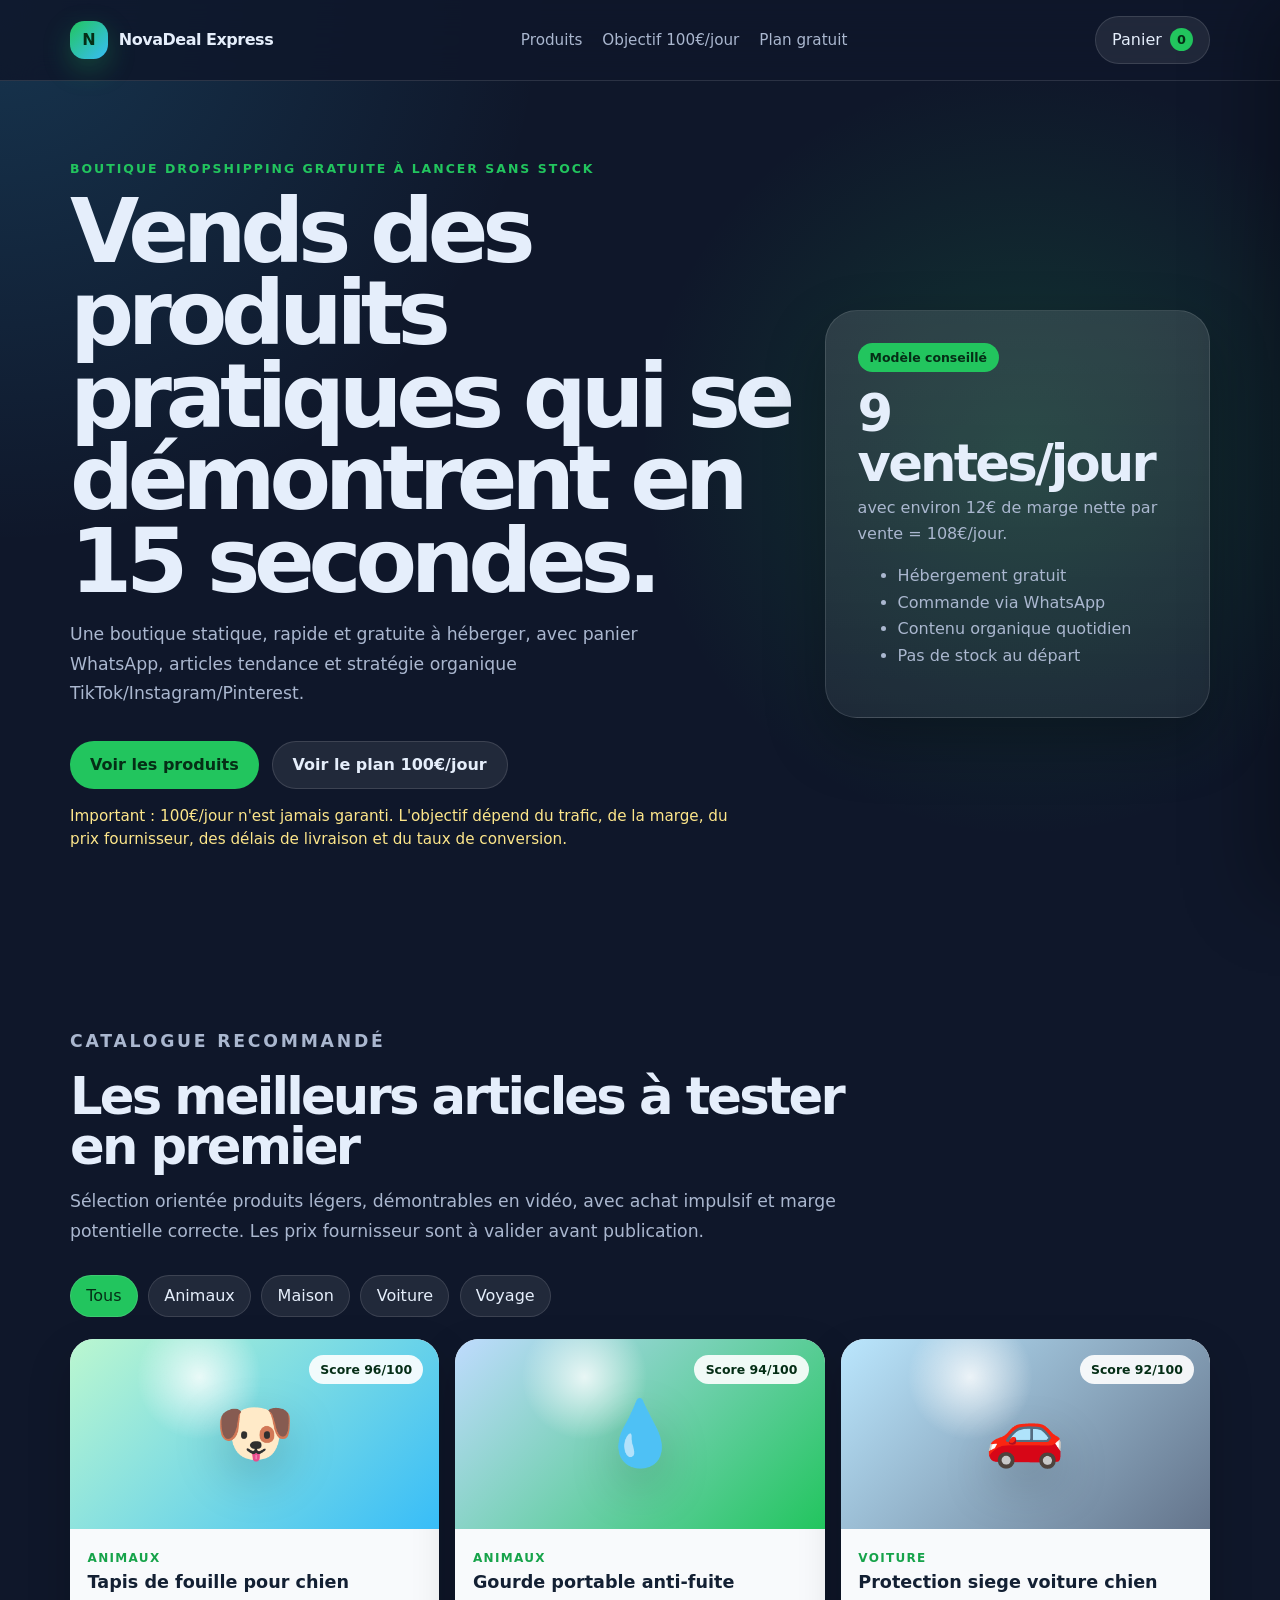
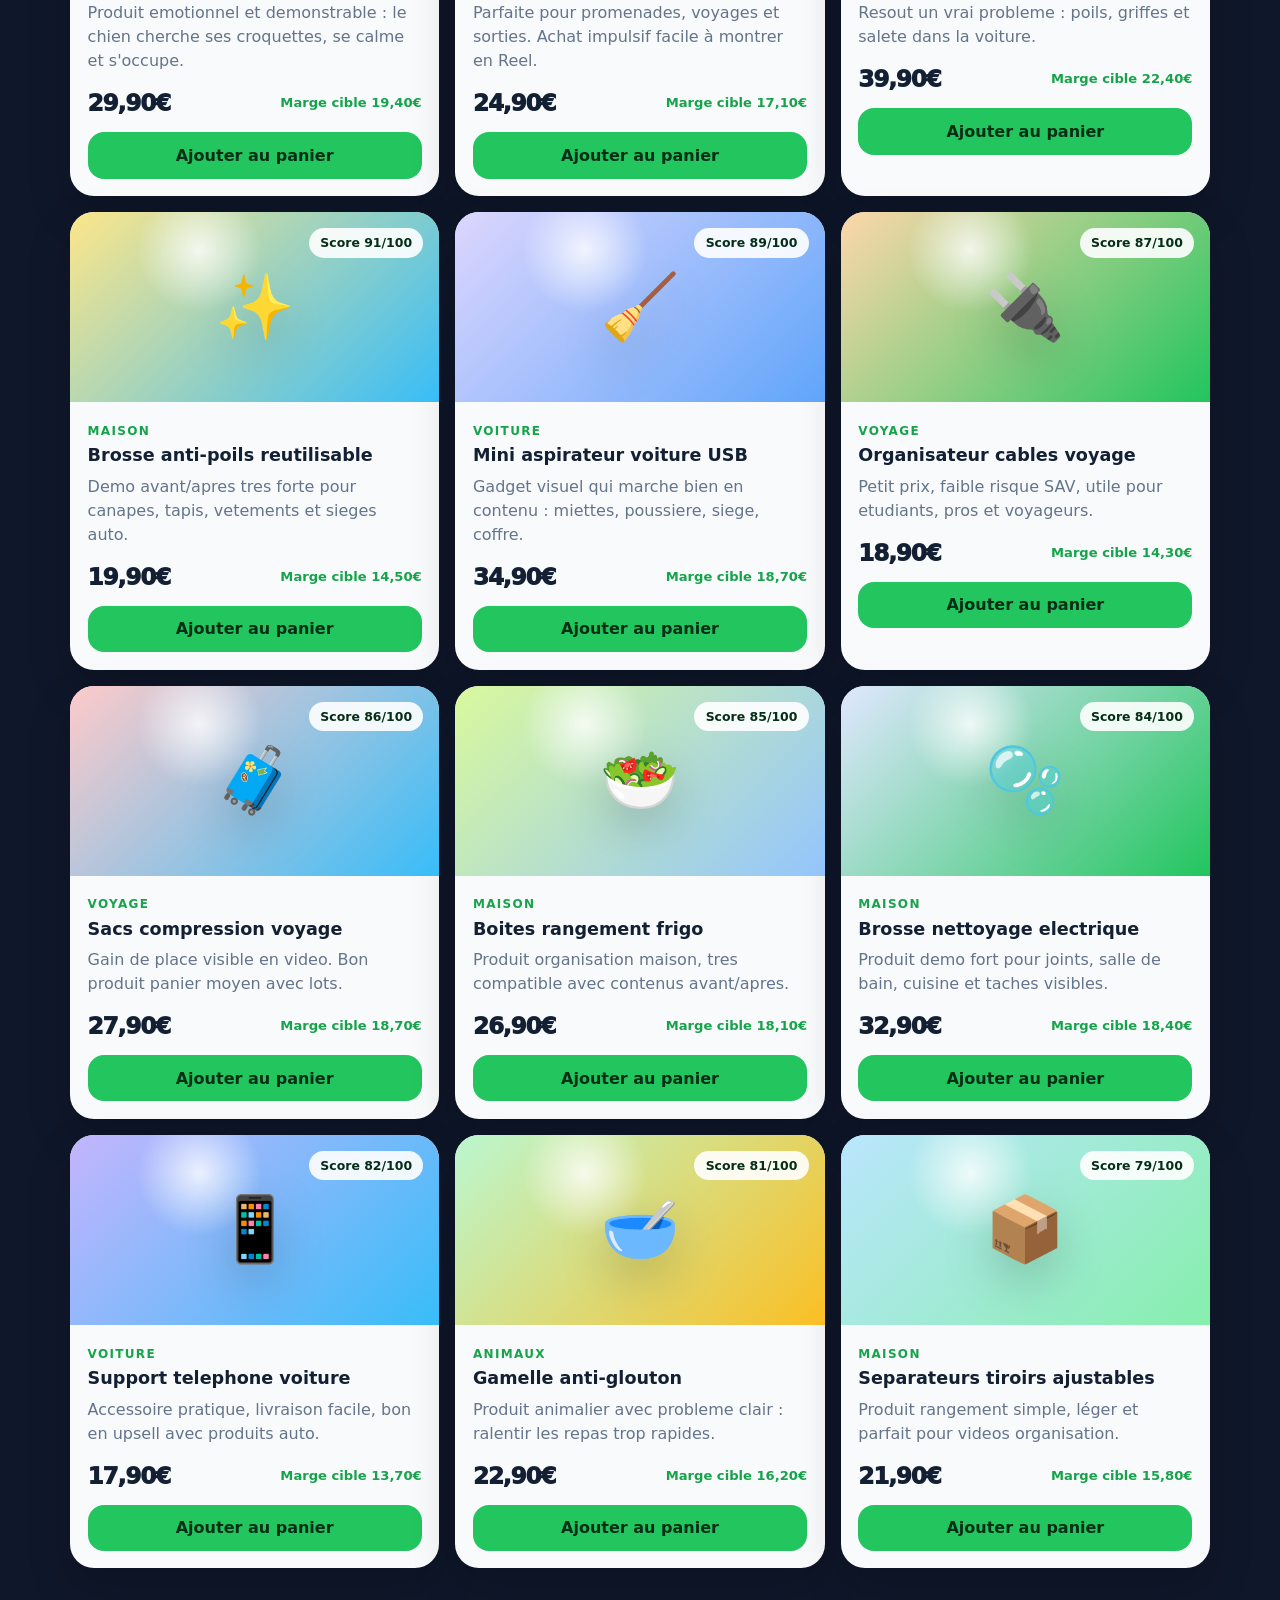
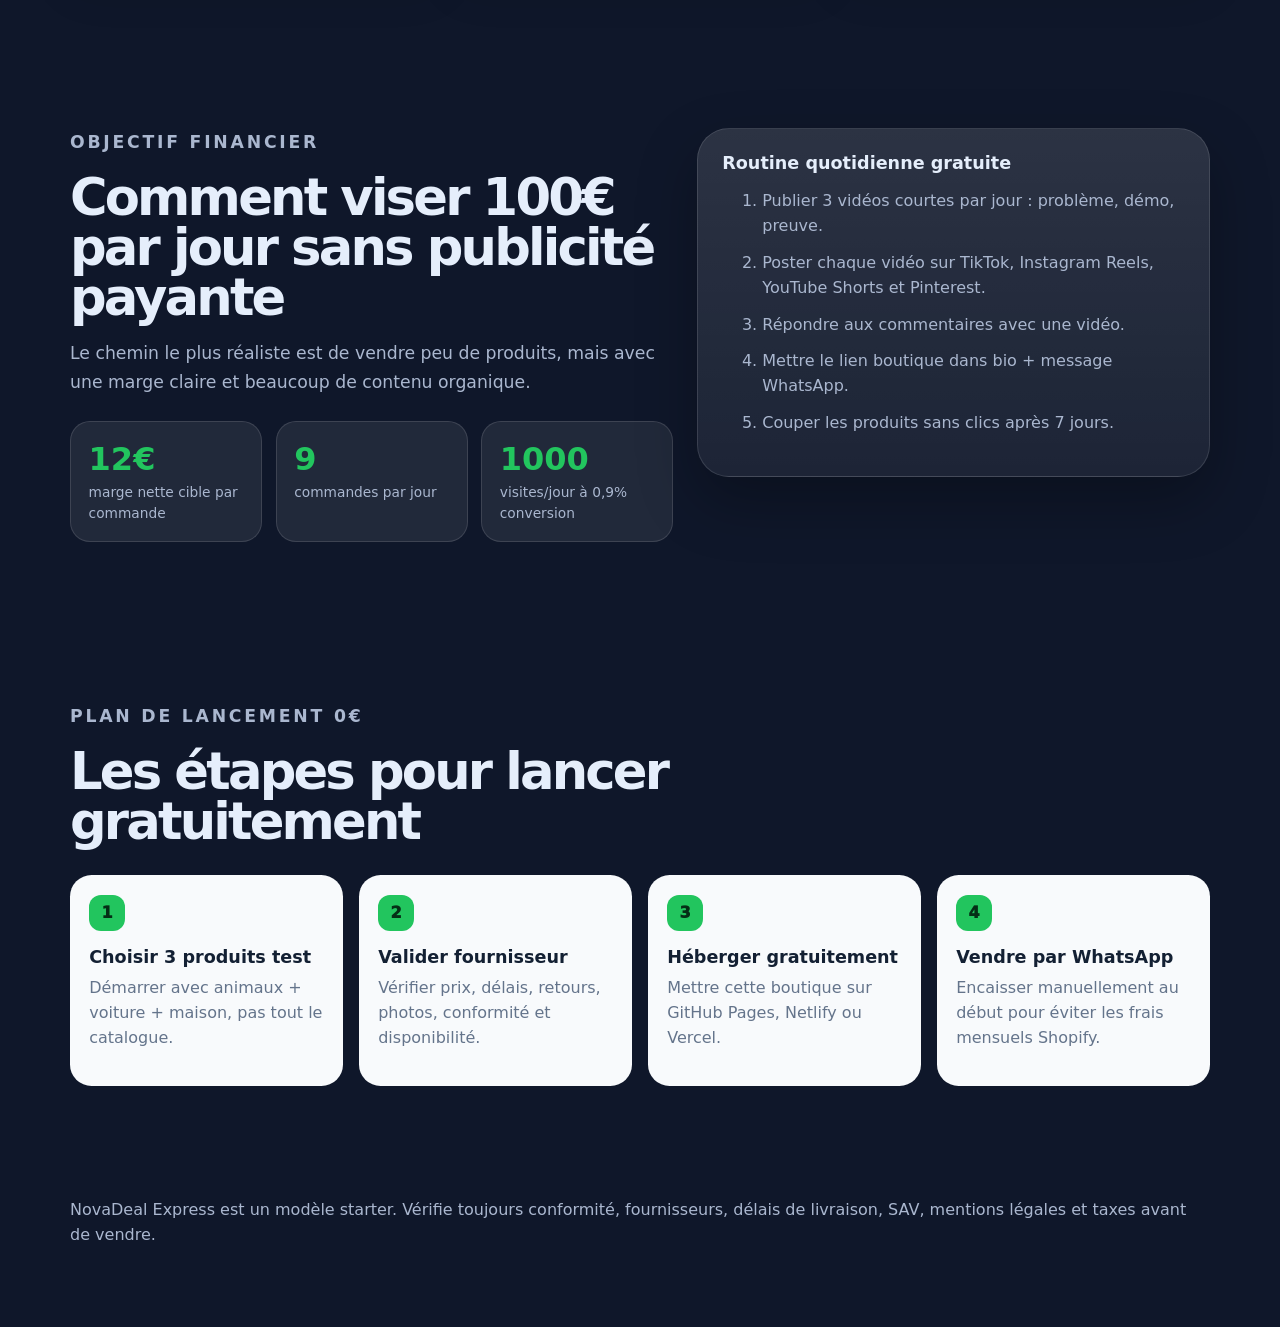
==== boutique-dropshipping/index.html @ a1cbc046 "Add free dropshipping store starter Co-authored-by: dominiquependa <dominiquependa@users.noreply.git" ====
<!doctype html>
<html lang="fr">
  <head>
    <meta charset="utf-8" />
    <meta name="viewport" content="width=device-width, initial-scale=1" />
    <title>NovaDeal Express — Boutique dropshipping gratuite</title>
    <meta
      name="description"
      content="Boutique dropshipping starter gratuite avec produits tendance, panier WhatsApp et plan organique pour viser 100 euros par jour."
    />
    <link rel="stylesheet" href="styles.css" />
  </head>
  <body>
    <header class="site-header">
      <nav class="nav">
        <a class="brand" href="#top" aria-label="Accueil NovaDeal Express">
          <span class="brand-mark">N</span>
          <span>NovaDeal Express</span>
        </a>
        <div class="nav-links">
          <a href="#produits">Produits</a>
          <a href="#objectif">Objectif 100€/jour</a>
          <a href="#lancement">Plan gratuit</a>
        </div>
        <button class="cart-button" type="button" data-open-cart>
          Panier <span id="cart-count">0</span>
        </button>
      </nav>
    </header>

    <main id="top">
      <section class="hero">
        <div class="hero-copy">
          <p class="eyebrow">Boutique dropshipping gratuite à lancer sans stock</p>
          <h1>Vends des produits pratiques qui se démontrent en 15 secondes.</h1>
          <p class="hero-text">
            Une boutique statique, rapide et gratuite à héberger, avec panier WhatsApp,
            articles tendance et stratégie organique TikTok/Instagram/Pinterest.
          </p>
          <div class="hero-actions">
            <a class="button primary" href="#produits">Voir les produits</a>
            <a class="button ghost" href="#objectif">Voir le plan 100€/jour</a>
          </div>
          <p class="notice">
            Important : 100€/jour n'est jamais garanti. L'objectif dépend du trafic,
            de la marge, du prix fournisseur, des délais de livraison et du taux de conversion.
          </p>
        </div>
        <aside class="hero-card" aria-label="Modèle économique">
          <span class="badge">Modèle conseillé</span>
          <h2>9 ventes/jour</h2>
          <p>avec environ 12€ de marge nette par vente = 108€/jour.</p>
          <ul>
            <li>Hébergement gratuit</li>
            <li>Commande via WhatsApp</li>
            <li>Contenu organique quotidien</li>
            <li>Pas de stock au départ</li>
          </ul>
        </aside>
      </section>

      <section class="section" id="produits">
        <div class="section-heading">
          <p class="eyebrow">Catalogue recommandé</p>
          <h2>Les meilleurs articles à tester en premier</h2>
          <p>
            Sélection orientée produits légers, démontrables en vidéo, avec achat impulsif
            et marge potentielle correcte. Les prix fournisseur sont à valider avant publication.
          </p>
        </div>
        <div class="filters" aria-label="Filtres produits">
          <button class="filter active" type="button" data-filter="all">Tous</button>
          <button class="filter" type="button" data-filter="Animaux">Animaux</button>
          <button class="filter" type="button" data-filter="Maison">Maison</button>
          <button class="filter" type="button" data-filter="Voiture">Voiture</button>
          <button class="filter" type="button" data-filter="Voyage">Voyage</button>
        </div>
        <div class="product-grid" id="product-grid"></div>
      </section>

      <section class="section split" id="objectif">
        <div>
          <p class="eyebrow">Objectif financier</p>
          <h2>Comment viser 100€ par jour sans publicité payante</h2>
          <p>
            Le chemin le plus réaliste est de vendre peu de produits, mais avec une marge
            claire et beaucoup de contenu organique.
          </p>
          <div class="math-grid">
            <div>
              <strong>12€</strong>
              <span>marge nette cible par commande</span>
            </div>
            <div>
              <strong>9</strong>
              <span>commandes par jour</span>
            </div>
            <div>
              <strong>1000</strong>
              <span>visites/jour à 0,9% conversion</span>
            </div>
          </div>
        </div>
        <div class="plan-card">
          <h3>Routine quotidienne gratuite</h3>
          <ol>
            <li>Publier 3 vidéos courtes par jour : problème, démo, preuve.</li>
            <li>Poster chaque vidéo sur TikTok, Instagram Reels, YouTube Shorts et Pinterest.</li>
            <li>Répondre aux commentaires avec une vidéo.</li>
            <li>Mettre le lien boutique dans bio + message WhatsApp.</li>
            <li>Couper les produits sans clics après 7 jours.</li>
          </ol>
        </div>
      </section>

      <section class="section" id="lancement">
        <div class="section-heading">
          <p class="eyebrow">Plan de lancement 0€</p>
          <h2>Les étapes pour lancer gratuitement</h2>
        </div>
        <div class="steps">
          <article>
            <span>1</span>
            <h3>Choisir 3 produits test</h3>
            <p>Démarrer avec animaux + voiture + maison, pas tout le catalogue.</p>
          </article>
          <article>
            <span>2</span>
            <h3>Valider fournisseur</h3>
            <p>Vérifier prix, délais, retours, photos, conformité et disponibilité.</p>
          </article>
          <article>
            <span>3</span>
            <h3>Héberger gratuitement</h3>
            <p>Mettre cette boutique sur GitHub Pages, Netlify ou Vercel.</p>
          </article>
          <article>
            <span>4</span>
            <h3>Vendre par WhatsApp</h3>
            <p>Encaisser manuellement au début pour éviter les frais mensuels Shopify.</p>
          </article>
        </div>
      </section>
    </main>

    <aside class="cart-panel" id="cart-panel" aria-hidden="true">
      <div class="cart-panel-inner">
        <div class="cart-header">
          <h2>Ton panier</h2>
          <button type="button" class="icon-button" data-close-cart aria-label="Fermer le panier">×</button>
        </div>
        <div id="cart-items" class="cart-items"></div>
        <div class="cart-footer">
          <div class="cart-total">
            <span>Total</span>
            <strong id="cart-total">0€</strong>
          </div>
          <a class="button primary full" id="whatsapp-order" href="#" target="_blank" rel="noreferrer">
            Commander sur WhatsApp
          </a>
          <p class="small">
            Remplace le numéro WhatsApp dans <code>script.js</code> avant la mise en ligne.
          </p>
        </div>
      </div>
    </aside>
    <div class="overlay" id="overlay" data-close-cart></div>

    <footer class="footer">
      <p>
        NovaDeal Express est un modèle starter. Vérifie toujours conformité, fournisseurs,
        délais de livraison, SAV, mentions légales et taxes avant de vendre.
      </p>
    </footer>

    <script src="script.js"></script>
  </body>
</html>
---- boutique-dropshipping/styles.css ----
:root {
  --bg: #0f172a;
  --surface: #111c33;
  --surface-soft: #17243f;
  --card: #f8fafc;
  --text: #e5eefb;
  --muted: #aab7cf;
  --ink: #132033;
  --ink-muted: #64748b;
  --primary: #22c55e;
  --primary-dark: #16a34a;
  --accent: #38bdf8;
  --warning: #f59e0b;
  --border: rgba(255, 255, 255, 0.12);
  --shadow: 0 24px 60px rgba(0, 0, 0, 0.28);
}

* {
  box-sizing: border-box;
}

html {
  scroll-behavior: smooth;
}

body {
  margin: 0;
  font-family:
    Inter, ui-sans-serif, system-ui, -apple-system, BlinkMacSystemFont, "Segoe UI",
    sans-serif;
  color: var(--text);
  background:
    radial-gradient(circle at top left, rgba(56, 189, 248, 0.18), transparent 34rem),
    radial-gradient(circle at 80% 10%, rgba(34, 197, 94, 0.18), transparent 24rem),
    var(--bg);
}

a {
  color: inherit;
  text-decoration: none;
}

button,
input {
  font: inherit;
}

.site-header {
  position: sticky;
  top: 0;
  z-index: 20;
  border-bottom: 1px solid var(--border);
  background: rgba(15, 23, 42, 0.86);
  backdrop-filter: blur(18px);
}

.nav {
  display: flex;
  align-items: center;
  justify-content: space-between;
  max-width: 1180px;
  margin: 0 auto;
  padding: 1rem 1.25rem;
  gap: 1rem;
}

.brand,
.nav-links,
.hero-actions,
.filters {
  display: flex;
  align-items: center;
}

.brand {
  gap: 0.7rem;
  font-weight: 900;
  letter-spacing: -0.03em;
}

.brand-mark {
  display: grid;
  width: 2.35rem;
  height: 2.35rem;
  place-items: center;
  border-radius: 0.9rem;
  color: #052e16;
  background: linear-gradient(135deg, var(--primary), var(--accent));
  box-shadow: 0 10px 28px rgba(34, 197, 94, 0.28);
}

.nav-links {
  gap: 1.25rem;
  color: var(--muted);
  font-size: 0.95rem;
}

.nav-links a:hover {
  color: var(--text);
}

.cart-button,
.filter,
.button,
.icon-button {
  border: 0;
  cursor: pointer;
}

.cart-button {
  display: inline-flex;
  align-items: center;
  gap: 0.5rem;
  color: var(--text);
  border: 1px solid var(--border);
  border-radius: 999px;
  padding: 0.7rem 1rem;
  background: rgba(255, 255, 255, 0.08);
}

#cart-count {
  display: grid;
  min-width: 1.45rem;
  height: 1.45rem;
  place-items: center;
  border-radius: 999px;
  color: #052e16;
  background: var(--primary);
  font-size: 0.8rem;
  font-weight: 800;
}

.hero,
.section {
  max-width: 1180px;
  margin: 0 auto;
  padding: 5rem 1.25rem;
}

.hero {
  display: grid;
  grid-template-columns: minmax(0, 1.5fr) minmax(18rem, 0.8fr);
  min-height: 72vh;
  align-items: center;
  gap: 2rem;
}

.eyebrow {
  margin: 0 0 0.9rem;
  color: var(--primary);
  font-size: 0.78rem;
  font-weight: 900;
  letter-spacing: 0.16em;
  text-transform: uppercase;
}

h1,
h2,
h3,
p {
  margin-top: 0;
}

h1 {
  max-width: 820px;
  margin-bottom: 1.15rem;
  font-size: clamp(2.7rem, 7vw, 6.1rem);
  line-height: 0.92;
  letter-spacing: -0.07em;
}

h2 {
  margin-bottom: 1rem;
  font-size: clamp(2rem, 4vw, 3.6rem);
  line-height: 0.98;
  letter-spacing: -0.055em;
}

h3 {
  margin-bottom: 0.6rem;
  color: var(--ink);
  font-size: 1.1rem;
}

.hero-text,
.section-heading p,
.split p {
  color: var(--muted);
  font-size: 1.08rem;
  line-height: 1.7;
}

.hero-text {
  max-width: 620px;
}

.hero-actions {
  flex-wrap: wrap;
  gap: 0.8rem;
  margin: 2rem 0 1rem;
}

.button {
  display: inline-flex;
  align-items: center;
  justify-content: center;
  min-height: 3rem;
  border-radius: 999px;
  padding: 0.85rem 1.25rem;
  font-weight: 850;
}

.button.primary {
  color: #052e16;
  background: var(--primary);
}

.button.primary:hover {
  background: var(--primary-dark);
}

.button.ghost {
  border: 1px solid var(--border);
  color: var(--text);
  background: rgba(255, 255, 255, 0.08);
}

.button.full {
  width: 100%;
}

.notice {
  max-width: 670px;
  color: #fde68a;
  font-size: 0.95rem;
  line-height: 1.55;
}

.hero-card,
.plan-card {
  border: 1px solid var(--border);
  border-radius: 2rem;
  background: linear-gradient(180deg, rgba(255, 255, 255, 0.12), rgba(255, 255, 255, 0.06));
  box-shadow: var(--shadow);
}

.hero-card {
  padding: 2rem;
}

.hero-card h2 {
  margin: 1rem 0 0.4rem;
  color: var(--text);
}

.hero-card p,
.hero-card li {
  color: var(--muted);
  line-height: 1.65;
}

.badge {
  display: inline-flex;
  border-radius: 999px;
  padding: 0.45rem 0.75rem;
  color: #052e16;
  background: var(--primary);
  font-size: 0.78rem;
  font-weight: 900;
}

.section-heading {
  max-width: 780px;
  margin-bottom: 1.8rem;
}

.filters {
  flex-wrap: wrap;
  gap: 0.65rem;
  margin-bottom: 1.4rem;
}

.filter {
  border: 1px solid var(--border);
  border-radius: 999px;
  padding: 0.65rem 0.95rem;
  color: var(--text);
  background: rgba(255, 255, 255, 0.08);
}

.filter.active,
.filter:hover {
  color: #052e16;
  background: var(--primary);
}

.product-grid {
  display: grid;
  grid-template-columns: repeat(3, minmax(0, 1fr));
  gap: 1rem;
}

.product-card {
  overflow: hidden;
  border-radius: 1.5rem;
  color: var(--ink);
  background: var(--card);
  box-shadow: 0 18px 44px rgba(0, 0, 0, 0.18);
}

.product-art {
  position: relative;
  display: grid;
  min-height: 190px;
  place-items: center;
  overflow: hidden;
  background:
    radial-gradient(circle at 35% 20%, rgba(255, 255, 255, 0.8), transparent 22%),
    linear-gradient(135deg, var(--art-a), var(--art-b));
}

.product-icon {
  font-size: 4rem;
  filter: drop-shadow(0 18px 24px rgba(0, 0, 0, 0.18));
}

.score {
  position: absolute;
  top: 1rem;
  right: 1rem;
  border-radius: 999px;
  padding: 0.45rem 0.7rem;
  color: #052e16;
  background: rgba(255, 255, 255, 0.9);
  font-size: 0.78rem;
  font-weight: 900;
}

.product-body {
  padding: 1.1rem;
}

.category {
  color: var(--primary-dark);
  font-size: 0.75rem;
  font-weight: 900;
  letter-spacing: 0.11em;
  text-transform: uppercase;
}

.product-body h3 {
  margin-top: 0.4rem;
}

.product-body p {
  color: var(--ink-muted);
  line-height: 1.5;
}

.price-line,
.product-actions,
.cart-row,
.cart-total {
  display: flex;
  align-items: center;
  justify-content: space-between;
  gap: 1rem;
}

.price {
  color: var(--ink);
  font-size: 1.45rem;
  font-weight: 950;
  letter-spacing: -0.05em;
}

.margin {
  color: var(--primary-dark);
  font-size: 0.82rem;
  font-weight: 900;
}

.product-actions {
  margin-top: 1rem;
}

.add-button {
  width: 100%;
  border: 0;
  border-radius: 1rem;
  padding: 0.85rem 1rem;
  color: #052e16;
  background: var(--primary);
  cursor: pointer;
  font-weight: 900;
}

.split {
  display: grid;
  grid-template-columns: 1fr 0.85fr;
  gap: 1.5rem;
  align-items: start;
}

.math-grid {
  display: grid;
  grid-template-columns: repeat(3, 1fr);
  gap: 0.85rem;
  margin-top: 1.5rem;
}

.math-grid div {
  border: 1px solid var(--border);
  border-radius: 1.25rem;
  padding: 1.1rem;
  background: rgba(255, 255, 255, 0.08);
}

.math-grid strong {
  display: block;
  margin-bottom: 0.25rem;
  color: var(--primary);
  font-size: 2rem;
}

.math-grid span,
.small {
  color: var(--muted);
  font-size: 0.86rem;
  line-height: 1.45;
}

.plan-card {
  padding: 1.5rem;
}

.plan-card h3 {
  color: var(--text);
}

.plan-card li {
  margin-bottom: 0.75rem;
  color: var(--muted);
  line-height: 1.55;
}

.steps {
  display: grid;
  grid-template-columns: repeat(4, minmax(0, 1fr));
  gap: 1rem;
}

.steps article {
  border-radius: 1.35rem;
  padding: 1.2rem;
  color: var(--ink);
  background: var(--card);
}

.steps span {
  display: grid;
  width: 2.25rem;
  height: 2.25rem;
  margin-bottom: 1rem;
  place-items: center;
  border-radius: 0.75rem;
  color: #052e16;
  background: var(--primary);
  font-weight: 950;
}

.steps p {
  color: var(--ink-muted);
  line-height: 1.55;
}

.cart-panel {
  position: fixed;
  inset: 0 0 0 auto;
  z-index: 40;
  width: min(100%, 420px);
  transform: translateX(100%);
  transition: transform 0.24s ease;
}

.cart-panel.open {
  transform: translateX(0);
}

.cart-panel-inner {
  display: flex;
  height: 100%;
  flex-direction: column;
  background: #ffffff;
  color: var(--ink);
  box-shadow: -24px 0 70px rgba(0, 0, 0, 0.28);
}

.cart-header,
.cart-footer {
  padding: 1.25rem;
}

.cart-header {
  display: flex;
  align-items: center;
  justify-content: space-between;
  border-bottom: 1px solid #e2e8f0;
}

.icon-button {
  width: 2.35rem;
  height: 2.35rem;
  border-radius: 999px;
  color: var(--ink);
  background: #e2e8f0;
  font-size: 1.5rem;
}

.cart-items {
  flex: 1;
  overflow: auto;
  padding: 0.8rem 1.25rem;
}

.cart-row {
  border-bottom: 1px solid #e2e8f0;
  padding: 0.8rem 0;
}

.cart-row strong {
  display: block;
}

.cart-row span {
  color: var(--ink-muted);
  font-size: 0.86rem;
}

.qty-actions {
  display: flex;
  align-items: center;
  gap: 0.45rem;
}

.qty-actions button {
  width: 1.85rem;
  height: 1.85rem;
  border: 0;
  border-radius: 0.55rem;
  background: #e2e8f0;
  cursor: pointer;
}

.cart-footer {
  border-top: 1px solid #e2e8f0;
}

.cart-total {
  margin-bottom: 1rem;
}

.cart-total strong {
  font-size: 1.4rem;
}

.overlay {
  position: fixed;
  inset: 0;
  z-index: 30;
  display: none;
  background: rgba(2, 6, 23, 0.6);
}

.overlay.open {
  display: block;
}

.footer {
  max-width: 1180px;
  margin: 0 auto;
  padding: 2rem 1.25rem 4rem;
  color: var(--muted);
  line-height: 1.55;
}

@media (max-width: 940px) {
  .hero,
  .split,
  .product-grid,
  .steps {
    grid-template-columns: 1fr;
  }

  .nav-links {
    display: none;
  }

  .math-grid {
    grid-template-columns: 1fr;
  }
}
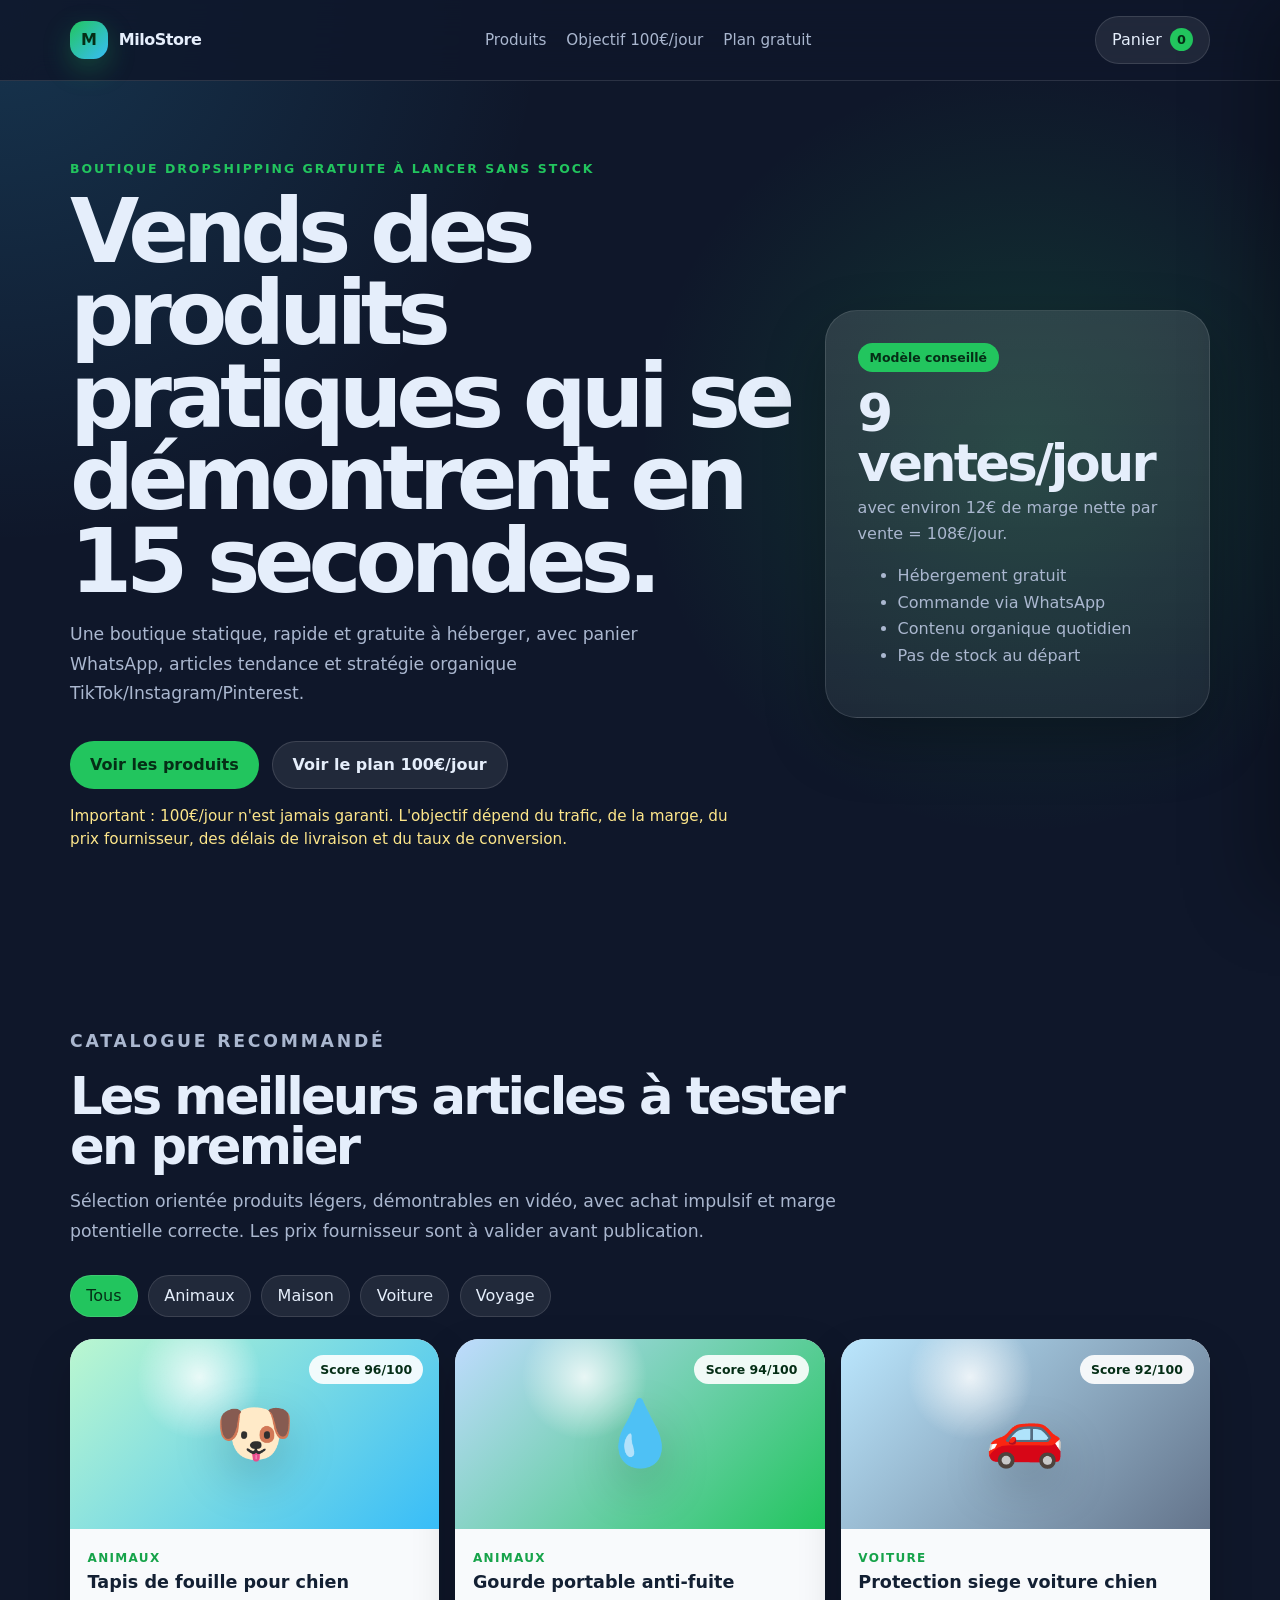
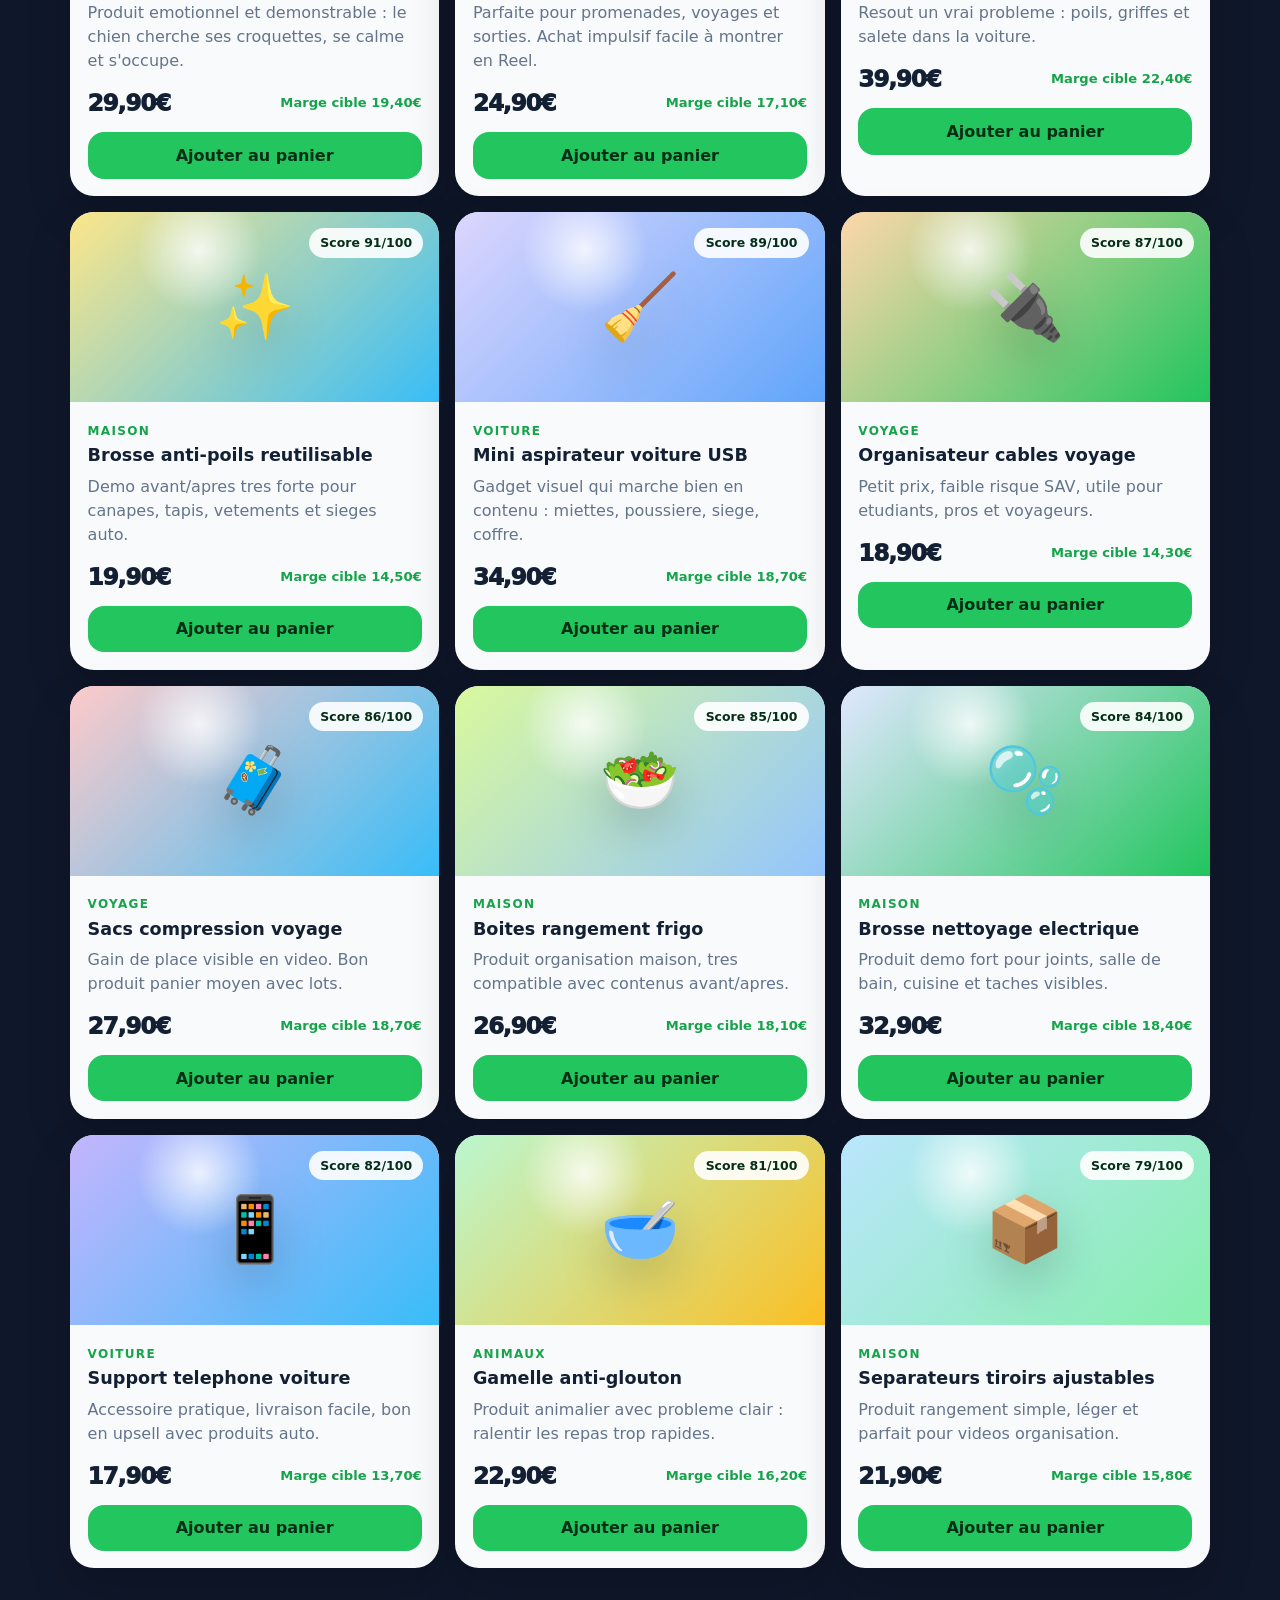
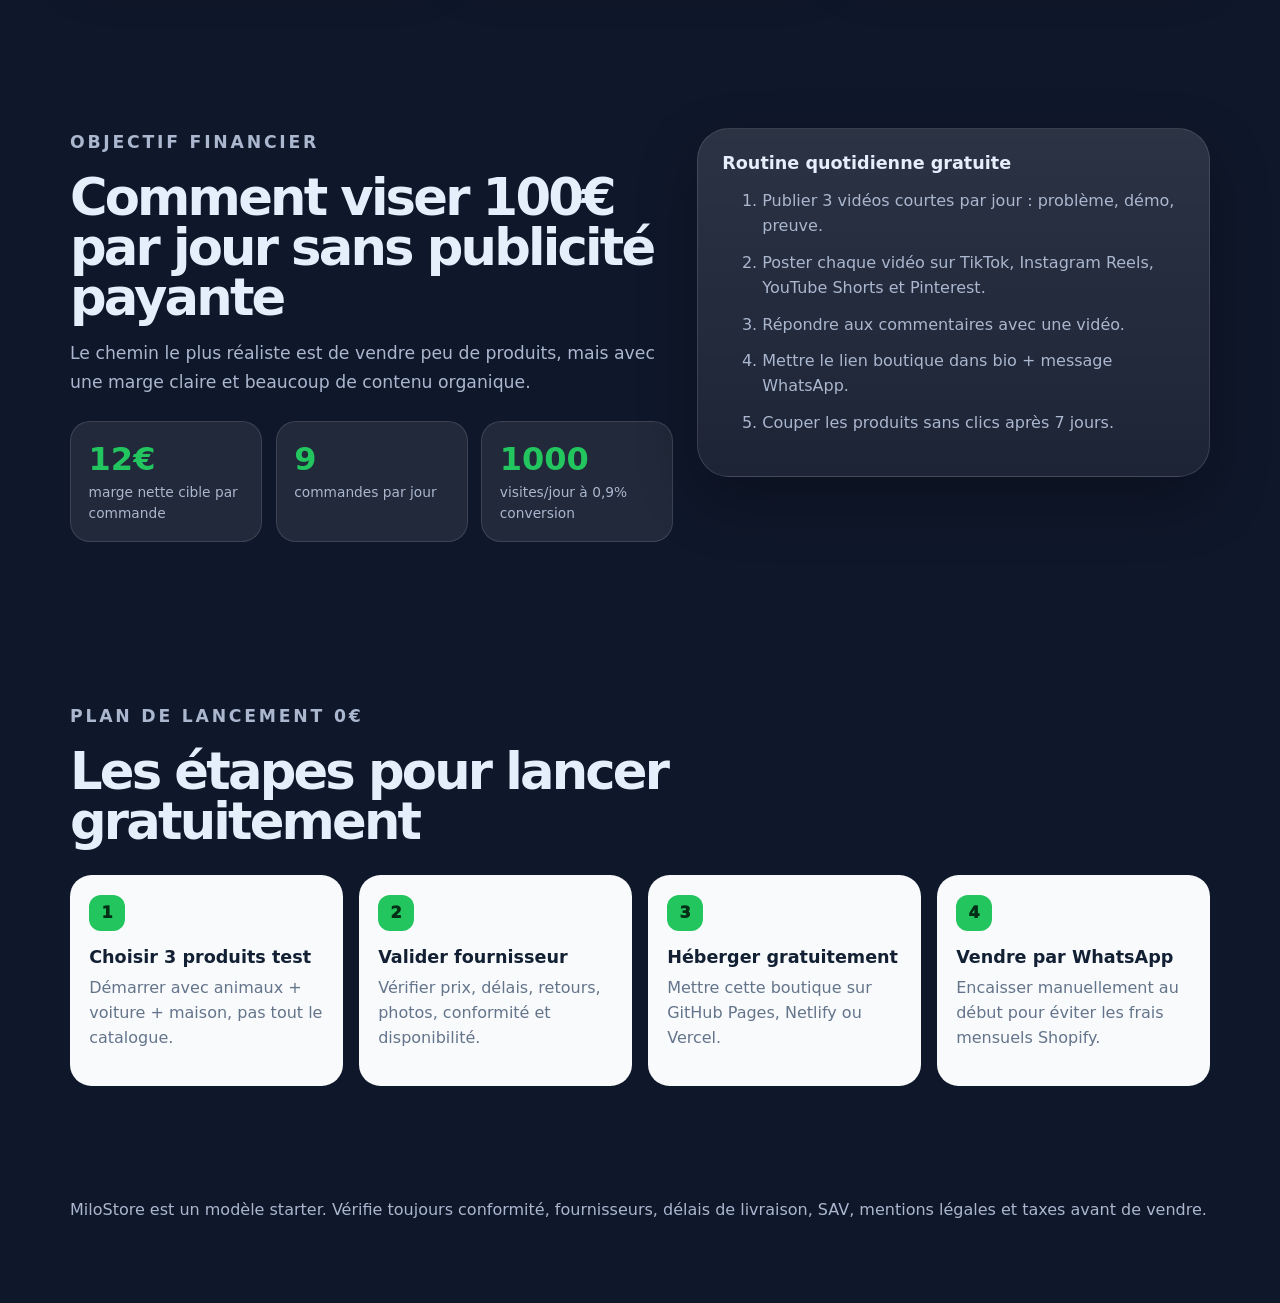
==== commit 1f06aec1: "Rename dropshipping store to MiloStore Co-authored-by: dominiquependa <dominiquependa@users.noreply." ====
--- a/boutique-dropshipping/index.html
+++ b/boutique-dropshipping/index.html
@@ -3,7 +3,7 @@
   <head>
     <meta charset="utf-8" />
     <meta name="viewport" content="width=device-width, initial-scale=1" />
-    <title>NovaDeal Express — Boutique dropshipping gratuite</title>
+    <title>MiloStore — Boutique dropshipping gratuite</title>
     <meta
       name="description"
       content="Boutique dropshipping starter gratuite avec produits tendance, panier WhatsApp et plan organique pour viser 100 euros par jour."
@@ -13,9 +13,9 @@
   <body>
     <header class="site-header">
       <nav class="nav">
-        <a class="brand" href="#top" aria-label="Accueil NovaDeal Express">
-          <span class="brand-mark">N</span>
-          <span>NovaDeal Express</span>
+        <a class="brand" href="#top" aria-label="Accueil MiloStore">
+          <span class="brand-mark">M</span>
+          <span>MiloStore</span>
         </a>
         <div class="nav-links">
           <a href="#produits">Produits</a>
@@ -168,7 +168,7 @@
 
     <footer class="footer">
       <p>
-        NovaDeal Express est un modèle starter. Vérifie toujours conformité, fournisseurs,
+        MiloStore est un modèle starter. Vérifie toujours conformité, fournisseurs,
         délais de livraison, SAV, mentions légales et taxes avant de vendre.
       </p>
     </footer>
